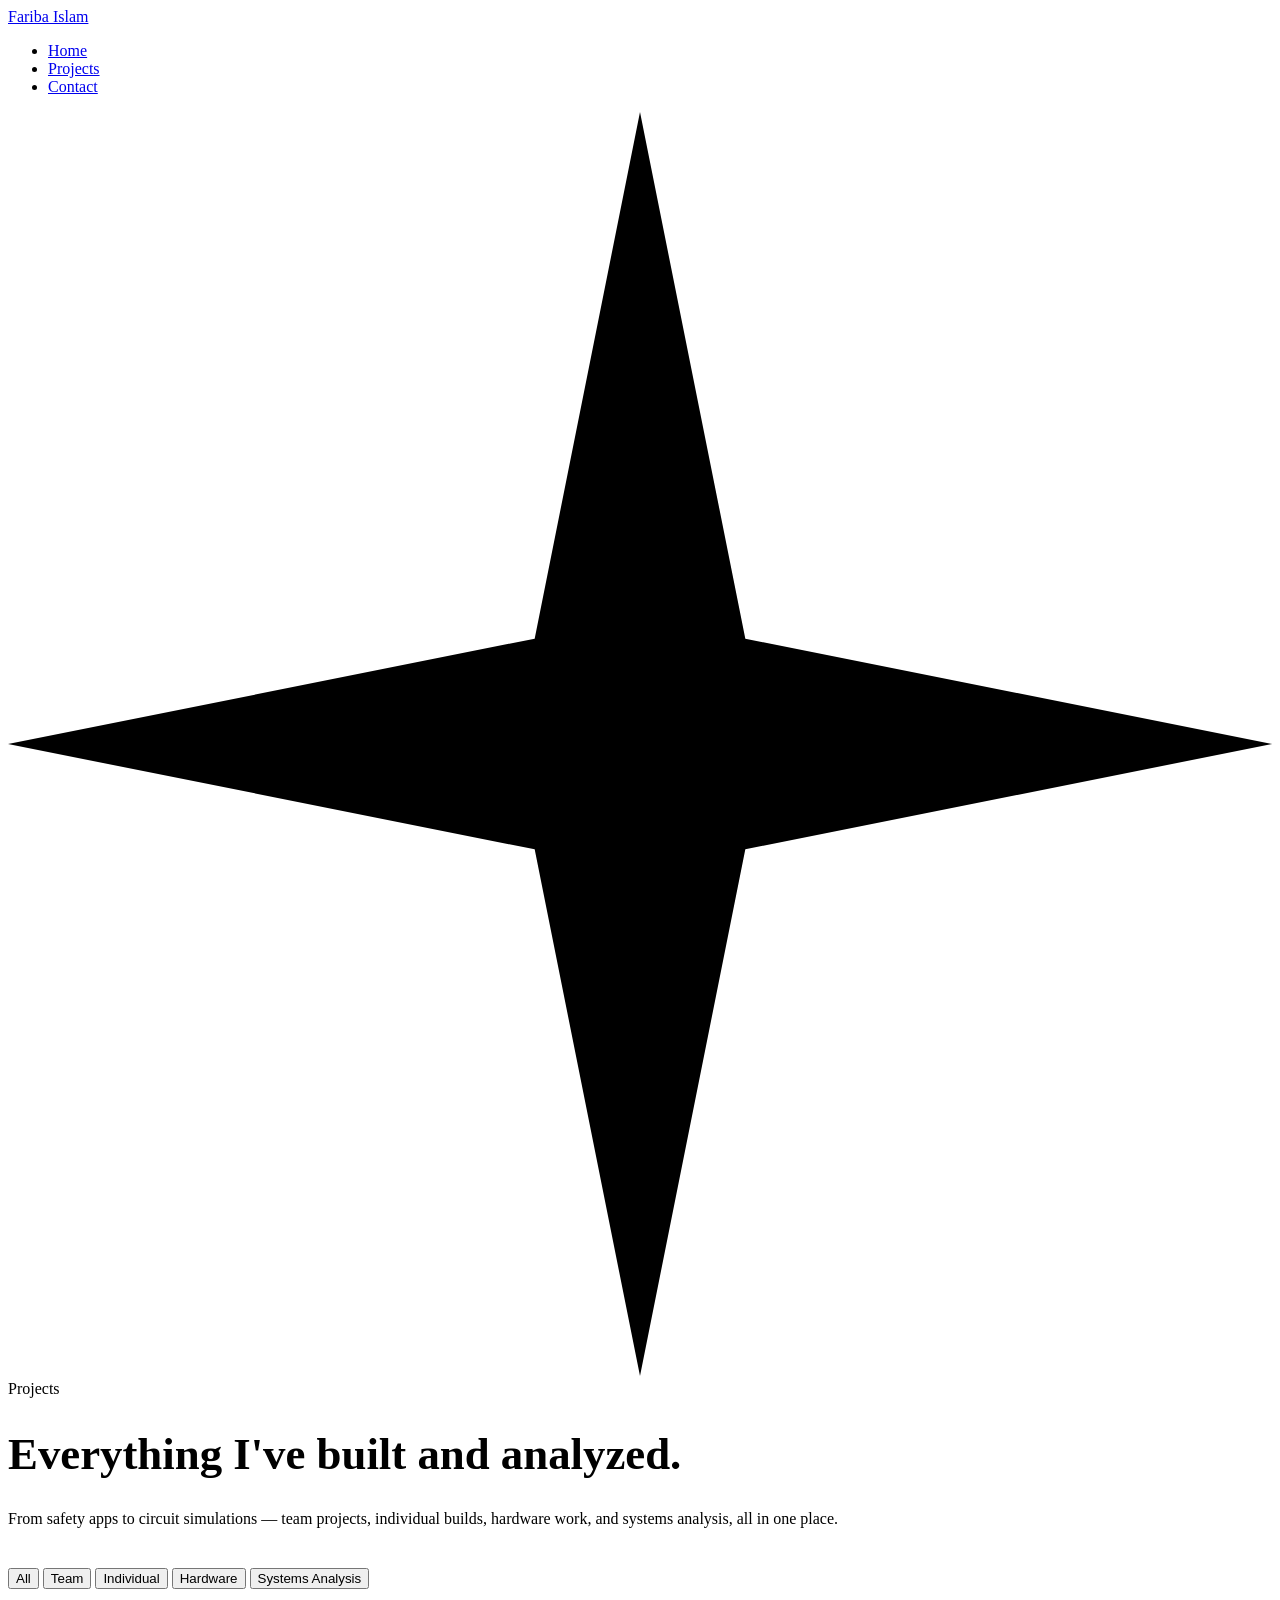
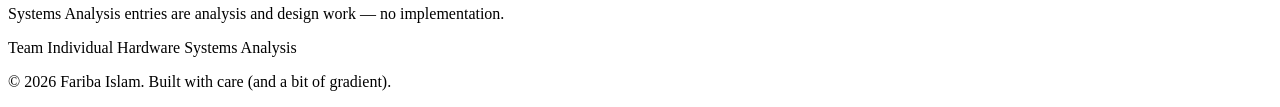
==== projects.html @ 199c0804 "Add portfolio site" ====
<!DOCTYPE html>
<html lang="en">
<head>
<meta charset="UTF-8" />
<meta name="viewport" content="width=device-width, initial-scale=1.0" />
<title>Projects — Fariba Islam</title>
<meta name="description" content="Projects, coursework, and systems analysis work by Fariba Islam." />
<link rel="preconnect" href="https://fonts.googleapis.com">
<link rel="preconnect" href="https://fonts.gstatic.com" crossorigin>
<link href="https://fonts.googleapis.com/css2?family=Fraunces:opsz,wght@9..144,500;9..144,600;9..144,700&family=Inter:wght@400;500;600&family=IBM+Plex+Mono:wght@400;500&display=swap" rel="stylesheet">
<link rel="stylesheet" href="css/style.css" />
</head>
<body>

<nav class="nav">
  <div class="wrap">
    <a href="index.html" class="nav-mark">Fariba Islam</a>
    <ul class="nav-links">
      <li><a href="index.html">Home</a></li>
      <li><a href="projects.html" aria-current="page">Projects</a></li>
      <li><a href="index.html#contact">Contact</a></li>
    </ul>
  </div>
</nav>

<header class="hero" style="padding-bottom: 24px;">
  <div class="hero-blob"></div>
  <div class="hero-blob-2"></div>
  <span class="sparkle s1" style="top: 20%; right: 8%; width: 18px; height: 18px;">
    <svg viewBox="0 0 24 24" fill="currentColor"><path d="M12 0 L14 10 L24 12 L14 14 L12 24 L10 14 L0 12 L10 10 Z"/></svg>
  </span>
  <div class="wrap">
    <span class="eyebrow">Projects</span>
    <h1 style="font-size: clamp(2rem, 4vw, 2.8rem);">Everything I've <span class="accent">built and analyzed.</span></h1>
    <p class="hero-sub">
      From safety apps to circuit simulations — team projects, individual builds,
      hardware work, and systems analysis, all in one place.
    </p>
  </div>
</header>

<div class="route" id="route-projects"></div>

<section id="all-projects">
  <div class="wrap">
    <div class="filters">
      <button class="filter-btn active" data-category="All">All</button>
      <button class="filter-btn" data-category="Team">Team</button>
      <button class="filter-btn" data-category="Individual">Individual</button>
      <button class="filter-btn" data-category="Hardware">Hardware</button>
      <button class="filter-btn" data-category="Systems Analysis">Systems Analysis</button>
    </div>
    <p class="projects-note">Systems Analysis entries are analysis and design work — no implementation.</p>
    <div class="legend">
      <span><i class="dot team"></i>Team</span>
      <span><i class="dot individual"></i>Individual</span>
      <span><i class="dot hardware"></i>Hardware</span>
      <span><i class="dot systems"></i>Systems Analysis</span>
    </div>
    <div class="card-grid" id="project-list"></div>
  </div>
</section>

<footer>
  <div class="wrap">
    <p>&copy; 2026 Fariba Islam. Built with care (and a bit of gradient).</p>
  </div>
</footer>

<script src="js/projects-data.js"></script>
<script src="js/main.js"></script>
<script>
  drawRoute("route-projects", 6);
  renderProjects("project-list", PROJECTS);
  setupFilters();
</script>
</body>
</html>
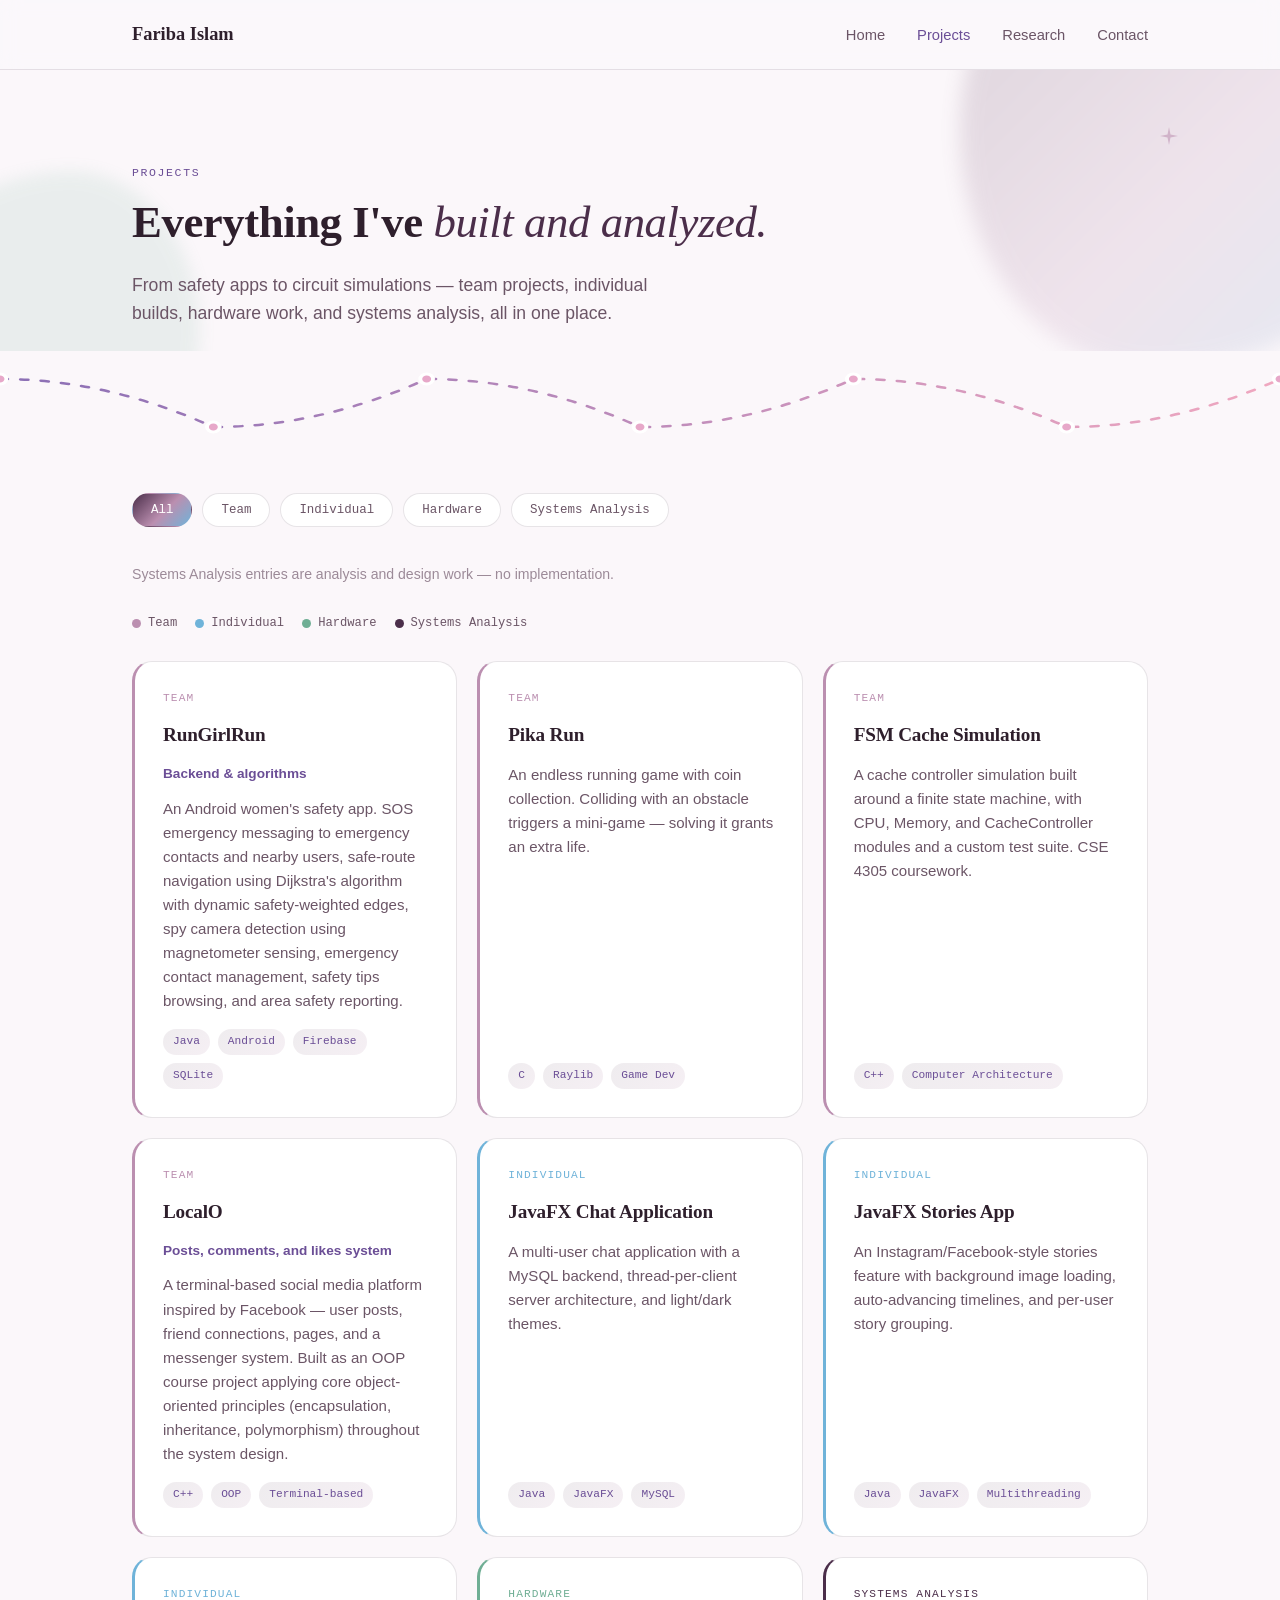
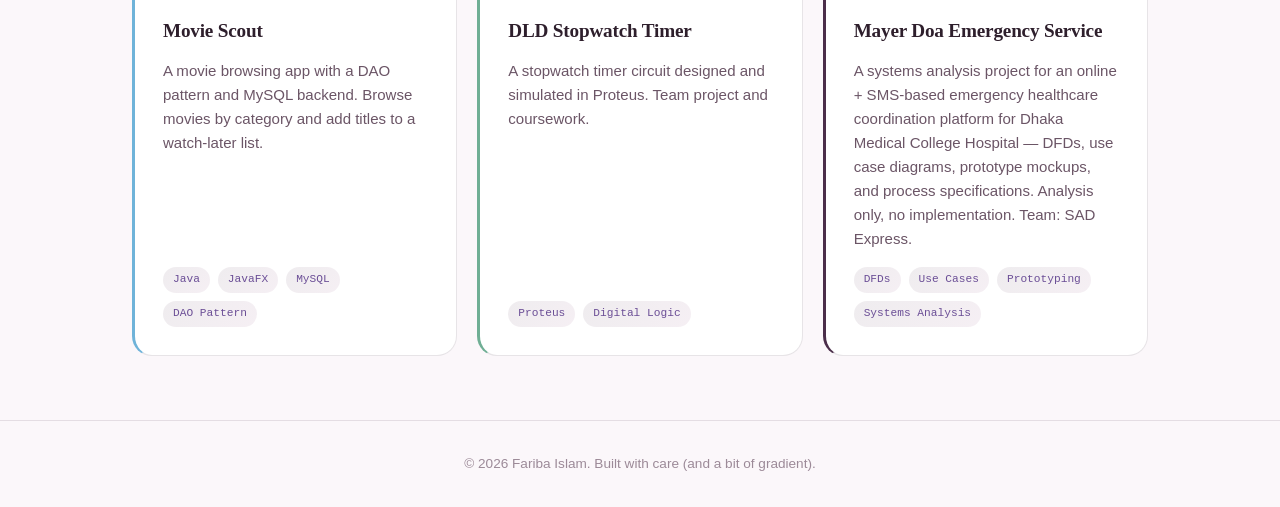
==== commit 12453dd7: "Update hero copy, add research section, fix project tags and links" ====
--- a/projects.html
+++ b/projects.html
@@ -18,6 +18,7 @@
     <ul class="nav-links">
       <li><a href="index.html">Home</a></li>
       <li><a href="projects.html" aria-current="page">Projects</a></li>
+      <li><a href="index.html#research">Research</a></li>
       <li><a href="index.html#contact">Contact</a></li>
     </ul>
   </div>
--- a/css/style.css
+++ b/css/style.css
@@ -0,0 +1,570 @@
+/* ==========================================================================
+   Fariba Islam — Portfolio
+   Design tokens
+   ========================================================================== */
+
+:root {
+  --bg: #FBF7FA;
+  --bg-alt: #F4E9F1;
+  --card: #FFFFFF;
+  --ink: #2E1F2C;
+  --ink-soft: #6B5566;
+  --ink-faint: #9C8A98;
+
+  /* Core palette — plum + mauve as the primary identity */
+  --plum: #4B2E4A;
+  --plum-deep: #35213A;
+  --mauve: #BB8FB0;
+  --mauve-soft: #F0DCEB;
+
+  /* Category accent colors — each project category owns one, so color
+     encodes meaning instead of decorating at random */
+  --accent-team: #BB8FB0;      /* mauve */
+  --accent-individual: #6FB3D9; /* sky blue */
+  --accent-hardware: #6FAE94;   /* meadow green */
+  --accent-systems: #4B2E4A;    /* plum */
+
+  --lavender: #8B6FB5;
+  --lavender-deep: #6B4E96;
+  --pink: #E7A8C9;
+
+  --gradient: linear-gradient(135deg, #4B2E4A 0%, #BB8FB0 55%, #6FB3D9 100%);
+  --gradient-soft: linear-gradient(135deg, rgba(75,46,74,0.09) 0%, rgba(187,143,176,0.14) 100%);
+  --border: rgba(75, 46, 74, 0.13);
+  --shadow: 0 20px 50px -20px rgba(75, 46, 74, 0.28);
+  --radius: 20px;
+  --font-display: "Fraunces", serif;
+  --font-body: "Inter", -apple-system, BlinkMacSystemFont, sans-serif;
+  --font-mono: "IBM Plex Mono", monospace;
+  --max-width: 1080px;
+}
+
+* { margin: 0; padding: 0; box-sizing: border-box; }
+
+html { scroll-behavior: smooth; }
+
+body {
+  background: var(--bg);
+  color: var(--ink);
+  font-family: var(--font-body);
+  font-size: 16px;
+  line-height: 1.6;
+  -webkit-font-smoothing: antialiased;
+}
+
+img { max-width: 100%; display: block; }
+
+a { color: inherit; }
+
+:focus-visible {
+  outline: 2px solid var(--lavender-deep);
+  outline-offset: 3px;
+}
+
+@media (prefers-reduced-motion: reduce) {
+  html { scroll-behavior: auto; }
+  * { animation-duration: 0.01ms !important; transition-duration: 0.01ms !important; }
+}
+
+.wrap {
+  max-width: var(--max-width);
+  margin: 0 auto;
+  padding: 0 32px;
+}
+
+/* ==========================================================================
+   Typography
+   ========================================================================== */
+
+h1, h2, h3 {
+  font-family: var(--font-display);
+  font-weight: 600;
+  letter-spacing: -0.01em;
+  color: var(--ink);
+}
+
+.eyebrow {
+  font-family: var(--font-mono);
+  font-size: 0.72rem;
+  letter-spacing: 0.14em;
+  text-transform: uppercase;
+  color: var(--lavender-deep);
+  display: inline-block;
+  margin-bottom: 14px;
+}
+
+p { color: var(--ink-soft); }
+
+/* ==========================================================================
+   Nav
+   ========================================================================== */
+
+.nav {
+  position: sticky;
+  top: 0;
+  z-index: 100;
+  background: rgba(251, 248, 252, 0.82);
+  backdrop-filter: blur(10px);
+  border-bottom: 1px solid var(--border);
+}
+
+.nav .wrap {
+  display: flex;
+  align-items: center;
+  justify-content: space-between;
+  padding-top: 20px;
+  padding-bottom: 20px;
+}
+
+.nav-mark {
+  font-family: var(--font-display);
+  font-weight: 600;
+  font-size: 1.15rem;
+  text-decoration: none;
+}
+
+.nav-links {
+  display: flex;
+  gap: 32px;
+  list-style: none;
+}
+
+.nav-links a {
+  text-decoration: none;
+  font-size: 0.92rem;
+  color: var(--ink-soft);
+  transition: color 0.2s ease;
+}
+
+.nav-links a:hover,
+.nav-links a[aria-current="page"] {
+  color: var(--lavender-deep);
+}
+
+/* ==========================================================================
+   Hero
+   ========================================================================== */
+
+.hero {
+  position: relative;
+  padding: 88px 0 64px;
+  overflow: hidden;
+}
+
+.hero-blob {
+  position: absolute;
+  top: -180px;
+  right: -160px;
+  width: 480px;
+  height: 480px;
+  background: var(--gradient);
+  opacity: 0.18;
+  border-radius: 45% 55% 60% 40% / 50% 45% 55% 50%;
+  filter: blur(10px);
+  z-index: -1;
+}
+
+.hero-blob-2 {
+  position: absolute;
+  bottom: -140px;
+  left: -120px;
+  width: 320px;
+  height: 320px;
+  background: var(--accent-hardware);
+  opacity: 0.12;
+  border-radius: 60% 40% 45% 55% / 55% 50% 50% 45%;
+  filter: blur(8px);
+  z-index: -1;
+}
+
+.hero h1 {
+  font-size: clamp(2.4rem, 5vw, 3.6rem);
+  line-height: 1.12;
+  max-width: 720px;
+}
+
+.hero h1 .accent {
+  font-style: italic;
+  font-weight: 500;
+  color: var(--plum);
+}
+
+/* Sparkle accents — small four-point stars scattered near the hero */
+.sparkle {
+  position: absolute;
+  color: var(--mauve);
+  opacity: 0.55;
+  z-index: -1;
+}
+
+.sparkle svg { width: 100%; height: 100%; }
+
+@keyframes twinkle {
+  0%, 100% { opacity: 0.3; transform: scale(0.9); }
+  50% { opacity: 0.7; transform: scale(1.05); }
+}
+
+.sparkle { animation: twinkle 3.5s ease-in-out infinite; }
+.sparkle.s2 { animation-delay: 1.1s; }
+.sparkle.s3 { animation-delay: 2s; }
+
+@media (prefers-reduced-motion: reduce) {
+  .sparkle { animation: none; }
+}
+
+.hero-sub {
+  margin-top: 24px;
+  font-size: 1.1rem;
+  max-width: 560px;
+}
+
+.hero-links {
+  margin-top: 32px;
+  display: flex;
+  gap: 16px;
+  flex-wrap: wrap;
+}
+
+.btn {
+  display: inline-flex;
+  align-items: center;
+  gap: 8px;
+  padding: 12px 22px;
+  border-radius: 999px;
+  text-decoration: none;
+  font-size: 0.92rem;
+  font-weight: 600;
+  transition: transform 0.2s ease, box-shadow 0.2s ease;
+}
+
+.btn-primary {
+  background: var(--gradient);
+  color: #fff;
+  box-shadow: var(--shadow);
+}
+
+.btn-secondary {
+  background: var(--card);
+  color: var(--ink);
+  border: 1px solid var(--border);
+}
+
+.btn:hover { transform: translateY(-2px); }
+
+/* ==========================================================================
+   Route line — signature element
+   ========================================================================== */
+
+.route {
+  position: relative;
+  width: 100%;
+  height: 90px;
+  margin: 8px 0 -20px;
+}
+
+.route svg { width: 100%; height: 100%; }
+
+.route path {
+  fill: none;
+  stroke: url(#routeGradient);
+  stroke-width: 2.5;
+  stroke-linecap: round;
+  stroke-dasharray: 6 10;
+}
+
+.route circle {
+  fill: var(--pink);
+  stroke: var(--card);
+  stroke-width: 3;
+}
+
+/* ==========================================================================
+   Sections
+   ========================================================================== */
+
+section { padding: 64px 0; }
+
+.section-head {
+  max-width: 620px;
+  margin-bottom: 40px;
+}
+
+.section-head h2 {
+  font-size: clamp(1.6rem, 3vw, 2.1rem);
+}
+
+/* ==========================================================================
+   About
+   ========================================================================== */
+
+.about-grid {
+  display: grid;
+  grid-template-columns: 1fr;
+  gap: 24px;
+}
+
+.about-text p { margin-bottom: 16px; font-size: 1.02rem; }
+.about-text p:last-child { margin-bottom: 0; }
+
+.skills-row {
+  margin-top: 28px;
+  display: flex;
+  flex-wrap: wrap;
+  gap: 10px;
+}
+
+.skill-tag {
+  font-family: var(--font-mono);
+  font-size: 0.78rem;
+  padding: 7px 14px;
+  border-radius: 999px;
+  background: var(--bg-alt);
+  color: var(--lavender-deep);
+  border: 1px solid var(--border);
+}
+
+/* ==========================================================================
+   Cards / Projects
+   ========================================================================== */
+
+.card-grid {
+  display: grid;
+  grid-template-columns: repeat(auto-fill, minmax(280px, 1fr));
+  gap: 20px;
+}
+
+.card {
+  background: var(--card);
+  border: 1px solid var(--border);
+  border-left: 3px solid var(--card-accent, var(--mauve));
+  border-radius: var(--radius);
+  padding: 28px;
+  transition: transform 0.25s ease, box-shadow 0.25s ease;
+  display: flex;
+  flex-direction: column;
+  gap: 12px;
+}
+
+.card:hover {
+  transform: translateY(-4px);
+  box-shadow: var(--shadow);
+}
+
+.card[data-category="Team"] { --card-accent: var(--accent-team); }
+.card[data-category="Individual"] { --card-accent: var(--accent-individual); }
+.card[data-category="Hardware"] { --card-accent: var(--accent-hardware); }
+.card[data-category="Systems Analysis"] { --card-accent: var(--accent-systems); }
+
+.card-cat {
+  font-family: var(--font-mono);
+  font-size: 0.7rem;
+  letter-spacing: 0.1em;
+  text-transform: uppercase;
+  color: var(--card-accent, var(--mauve));
+}
+
+.card h3 {
+  font-size: 1.2rem;
+}
+
+.card-role {
+  font-size: 0.85rem;
+  color: var(--lavender-deep);
+  font-weight: 600;
+}
+
+.card p.card-desc {
+  font-size: 0.94rem;
+  color: var(--ink-soft);
+  flex-grow: 1;
+}
+
+.tag-row {
+  display: flex;
+  flex-wrap: wrap;
+  gap: 8px;
+  margin-top: 4px;
+}
+
+.tag {
+  font-family: var(--font-mono);
+  font-size: 0.7rem;
+  padding: 4px 10px;
+  border-radius: 999px;
+  background: var(--gradient-soft);
+  color: var(--lavender-deep);
+}
+
+.card-link {
+  margin-top: 4px;
+  font-size: 0.85rem;
+  font-weight: 600;
+  color: var(--card-accent, var(--lavender-deep));
+  text-decoration: none;
+}
+
+.card-link:hover { text-decoration: underline; }
+
+/* ==========================================================================
+   Research cards
+   ========================================================================== */
+
+.research-card {
+  border-left: 3px solid var(--plum);
+  background: linear-gradient(180deg, var(--card) 0%, var(--mauve-soft) 220%);
+}
+
+.research-card h3 {
+  font-size: 1.15rem;
+  line-height: 1.35;
+}
+
+.card-authors {
+  font-size: 0.88rem;
+  color: var(--plum);
+  font-weight: 500;
+}
+
+.status-under-review {
+  color: var(--plum) !important;
+  background: var(--mauve-soft);
+  display: inline-block;
+  padding: 4px 12px;
+  border-radius: 999px;
+  font-size: 0.68rem !important;
+}
+
+.status-published {
+  color: var(--accent-hardware) !important;
+  background: rgba(111, 174, 148, 0.14);
+  display: inline-block;
+  padding: 4px 12px;
+  border-radius: 999px;
+  font-size: 0.68rem !important;
+}
+
+.view-all {
+  margin-top: 36px;
+  text-align: center;
+}
+
+/* ==========================================================================
+   Projects page — filters
+   ========================================================================== */
+
+.filters {
+  display: flex;
+  flex-wrap: wrap;
+  gap: 10px;
+  margin-bottom: 36px;
+}
+
+.filter-btn {
+  font-family: var(--font-mono);
+  font-size: 0.78rem;
+  padding: 9px 18px;
+  border-radius: 999px;
+  border: 1px solid var(--border);
+  background: var(--card);
+  color: var(--ink-soft);
+  cursor: pointer;
+  transition: all 0.2s ease;
+}
+
+.filter-btn:hover { border-color: var(--lavender); color: var(--lavender-deep); }
+
+.filter-btn.active {
+  background: var(--gradient);
+  color: #fff;
+  border-color: transparent;
+}
+
+.filter-btn[data-category="Team"].active { background: var(--accent-team); }
+.filter-btn[data-category="Individual"].active { background: var(--accent-individual); }
+.filter-btn[data-category="Hardware"].active { background: var(--accent-hardware); }
+.filter-btn[data-category="Systems Analysis"].active { background: var(--accent-systems); }
+
+.projects-note {
+  font-size: 0.88rem;
+  color: var(--ink-faint);
+  margin-bottom: 28px;
+}
+
+.legend {
+  display: flex;
+  flex-wrap: wrap;
+  gap: 18px;
+  margin-bottom: 28px;
+  font-family: var(--font-mono);
+  font-size: 0.76rem;
+  color: var(--ink-soft);
+}
+
+.legend span {
+  display: inline-flex;
+  align-items: center;
+  gap: 7px;
+}
+
+.legend .dot {
+  width: 9px;
+  height: 9px;
+  border-radius: 50%;
+  display: inline-block;
+}
+
+.legend .dot.team { background: var(--accent-team); }
+.legend .dot.individual { background: var(--accent-individual); }
+.legend .dot.hardware { background: var(--accent-hardware); }
+.legend .dot.systems { background: var(--accent-systems); }
+
+/* ==========================================================================
+   Contact
+   ========================================================================== */
+
+.contact {
+  background: var(--gradient-soft);
+  border-radius: var(--radius);
+  padding: 48px;
+  text-align: center;
+}
+
+.contact h2 { font-size: clamp(1.6rem, 3vw, 2.2rem); }
+
+.contact p { max-width: 480px; margin: 14px auto 28px; }
+
+.contact-links {
+  display: flex;
+  justify-content: center;
+  gap: 16px;
+  flex-wrap: wrap;
+}
+
+/* ==========================================================================
+   Footer
+   ========================================================================== */
+
+footer {
+  border-top: 1px solid var(--border);
+  padding: 32px 0;
+  text-align: center;
+}
+
+footer p {
+  font-size: 0.85rem;
+  color: var(--ink-faint);
+}
+
+/* ==========================================================================
+   Responsive
+   ========================================================================== */
+
+@media (min-width: 720px) {
+  .about-grid { grid-template-columns: 1.2fr 0.8fr; align-items: start; }
+}
+
+@media (max-width: 600px) {
+  .nav-links { gap: 18px; }
+  .hero { padding: 64px 0 40px; }
+  .contact { padding: 36px 24px; }
+}
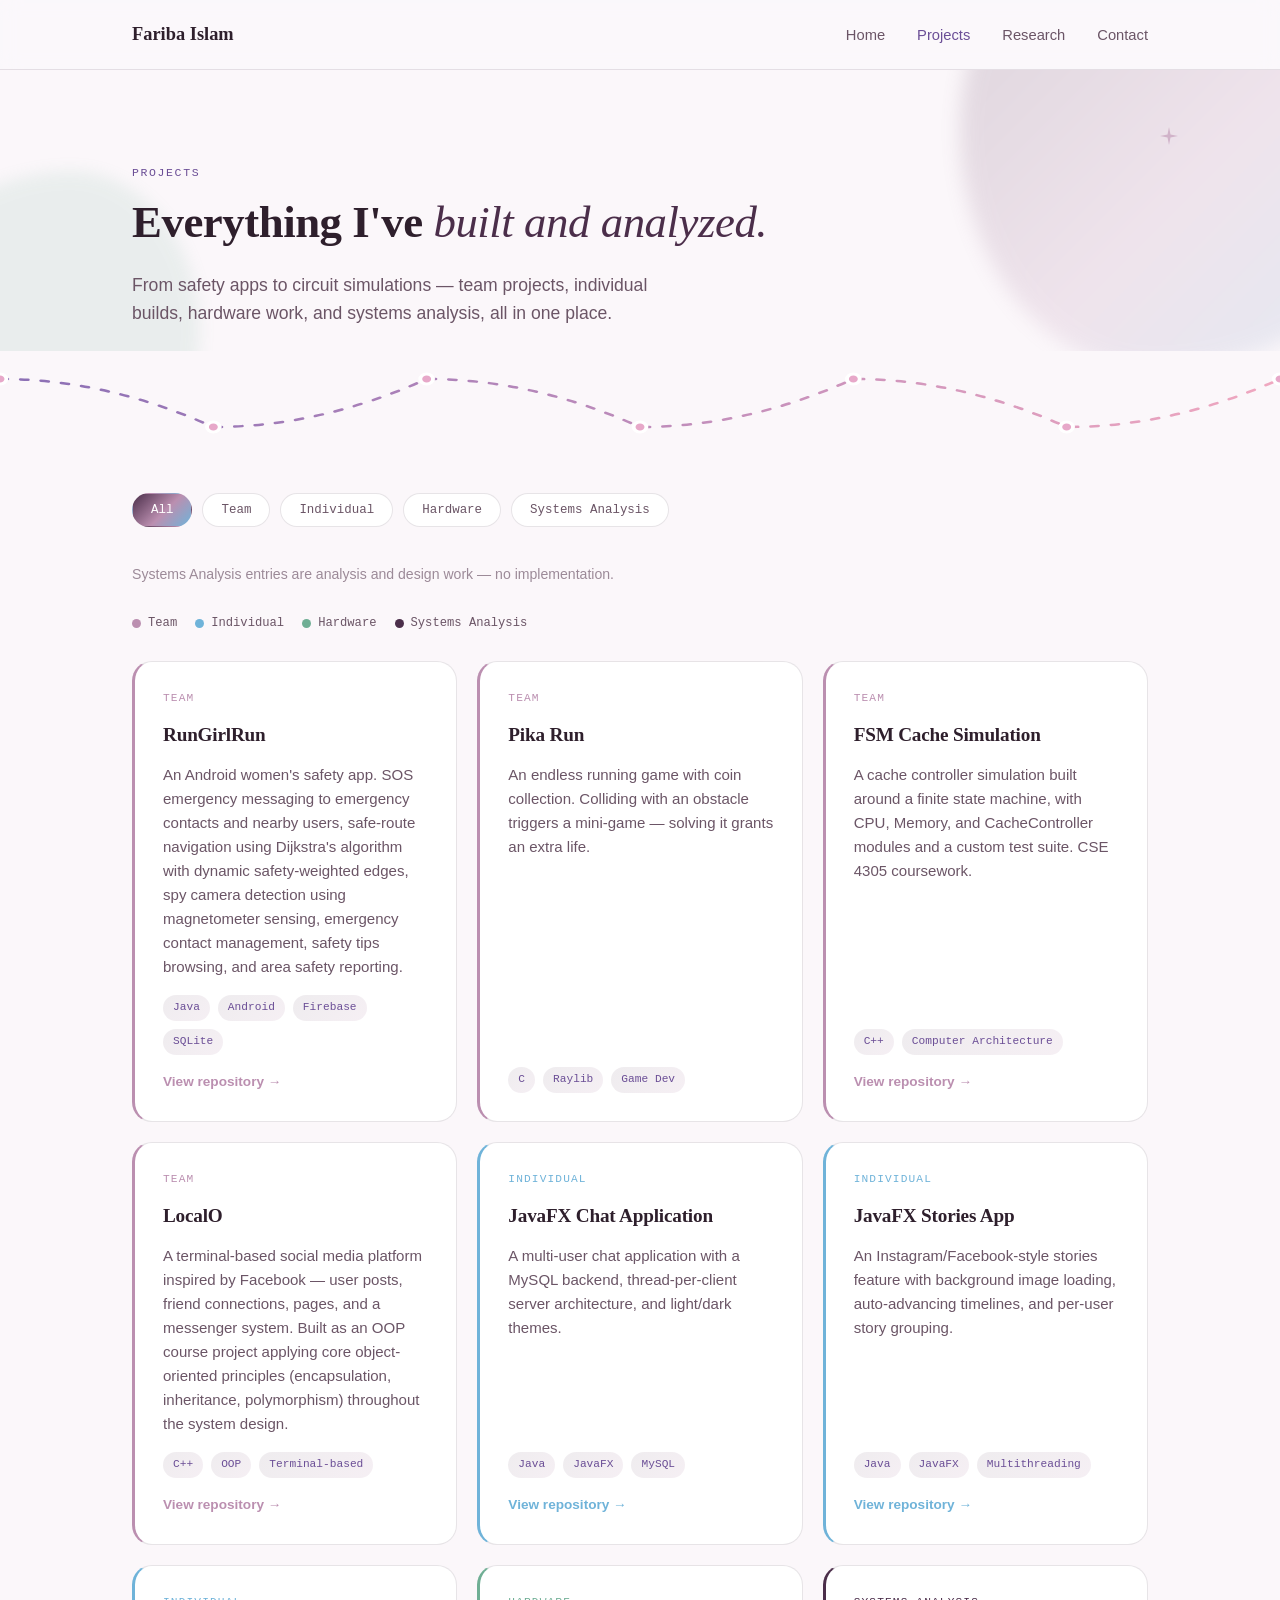
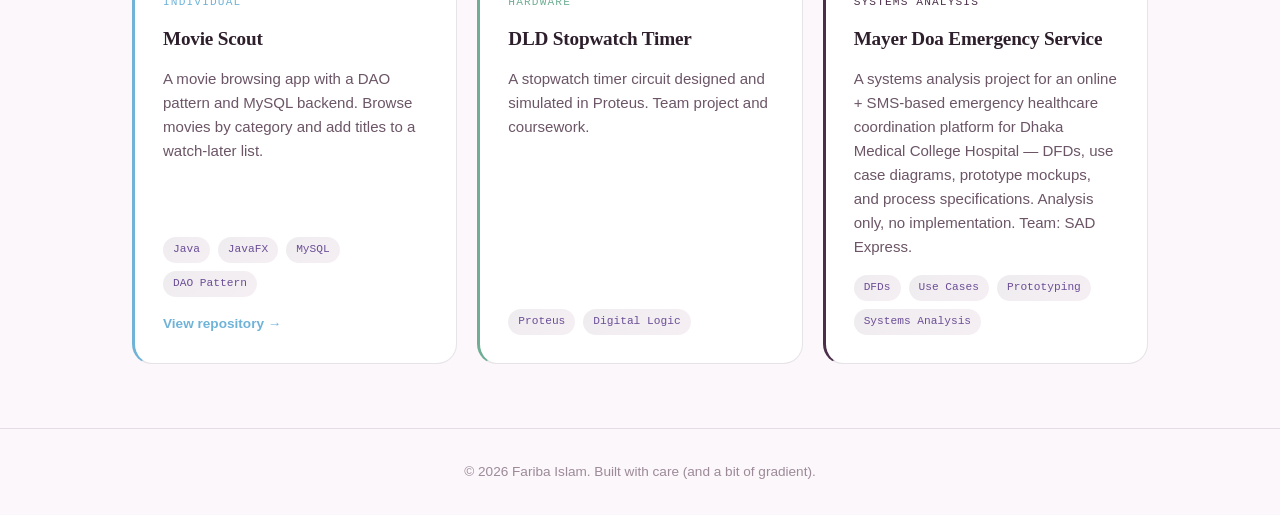
==== commit be421438: "Update projects.html" ====
--- a/projects.html
+++ b/projects.html
@@ -8,7 +8,7 @@
 <link rel="preconnect" href="https://fonts.googleapis.com">
 <link rel="preconnect" href="https://fonts.gstatic.com" crossorigin>
 <link href="https://fonts.googleapis.com/css2?family=Fraunces:opsz,wght@9..144,500;9..144,600;9..144,700&family=Inter:wght@400;500;600&family=IBM+Plex+Mono:wght@400;500&display=swap" rel="stylesheet">
-<link rel="stylesheet" href="css/style.css" />
+<link rel="stylesheet" href="css/style.css?v=2" />
 </head>
 <body>
 
@@ -68,8 +68,8 @@
   </div>
 </footer>
 
-<script src="js/projects-data.js"></script>
-<script src="js/main.js"></script>
+<script src="js/projects-data.js?v=2"></script>
+<script src="js/main.js?v=2"></script>
 <script>
   drawRoute("route-projects", 6);
   renderProjects("project-list", PROJECTS);
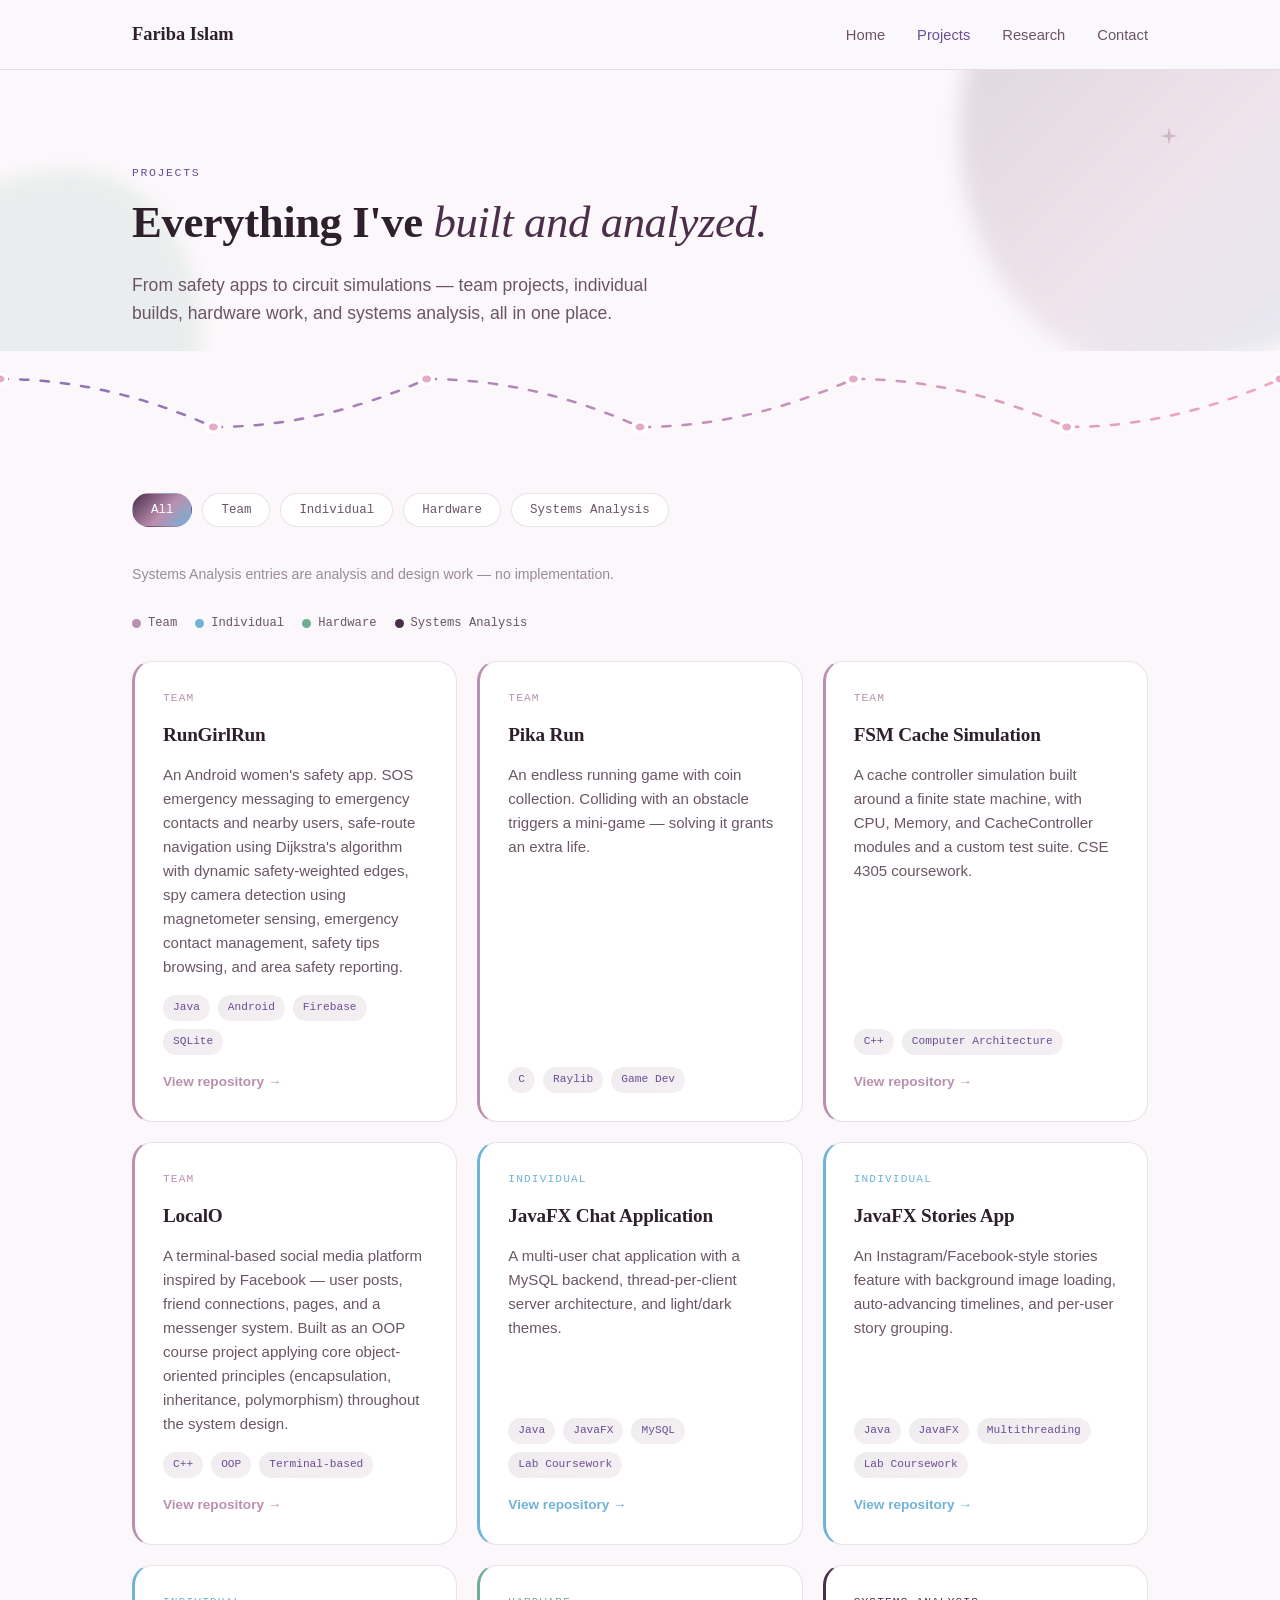
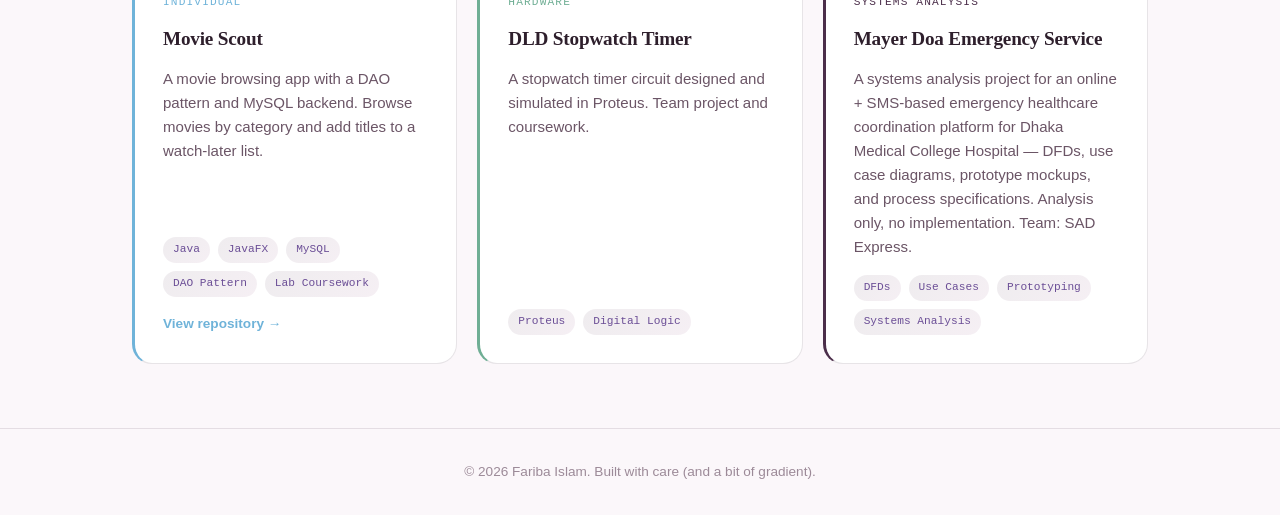
==== commit f4e53b83: "Update projects.html" ====
--- a/projects.html
+++ b/projects.html
@@ -8,7 +8,7 @@
 <link rel="preconnect" href="https://fonts.googleapis.com">
 <link rel="preconnect" href="https://fonts.gstatic.com" crossorigin>
 <link href="https://fonts.googleapis.com/css2?family=Fraunces:opsz,wght@9..144,500;9..144,600;9..144,700&family=Inter:wght@400;500;600&family=IBM+Plex+Mono:wght@400;500&display=swap" rel="stylesheet">
-<link rel="stylesheet" href="css/style.css?v=2" />
+<link rel="stylesheet" href="css/style.css?v=3" />
 </head>
 <body>
 
@@ -68,8 +68,8 @@
   </div>
 </footer>
 
-<script src="js/projects-data.js?v=2"></script>
-<script src="js/main.js?v=2"></script>
+<script src="js/projects-data.js?v=3"></script>
+<script src="js/main.js?v=3"></script>
 <script>
   drawRoute("route-projects", 6);
   renderProjects("project-list", PROJECTS);
